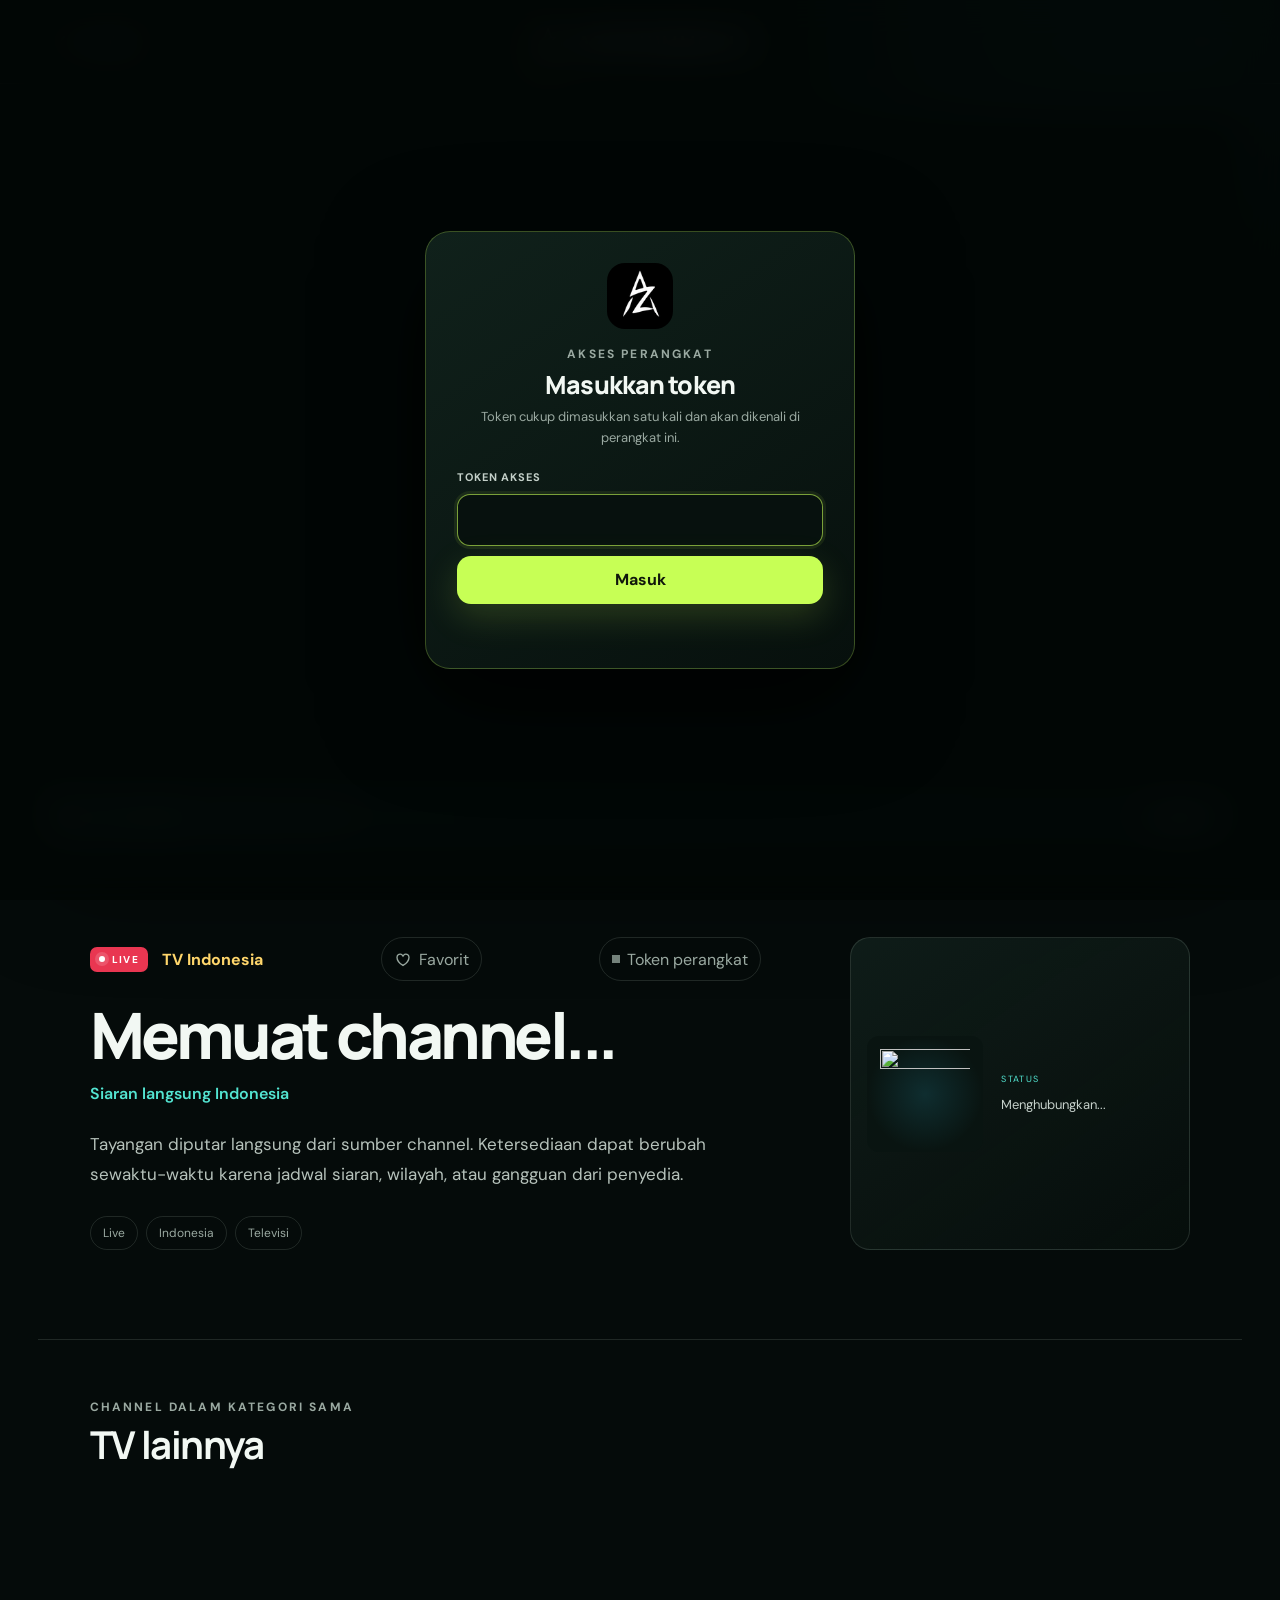
==== live.html @ 35a7a840 "dingarai" ====
<!doctype html>
<html lang="id">
<head>
  <meta charset="UTF-8">
  <meta name="viewport" content="width=device-width, initial-scale=1.0">
  <meta name="theme-color" content="#050b0a">
  <meta name="application-name" content="azuriummovie">
  <meta name="apple-mobile-web-app-capable" content="yes">
  <meta name="apple-mobile-web-app-status-bar-style" content="black-translucent">
  <meta name="referrer" content="no-referrer">
  <title>Live TV Indonesia — azuriummovie</title>
  <meta name="google-adsense-account" content="ca-pub-8957974802215246">
  <link rel="manifest" href="manifest.webmanifest">
  <link rel="icon" type="image/png" sizes="48x48" href="icons/launchericon-48x48.png">
  <link rel="apple-touch-icon" sizes="192x192" href="icons/launchericon-192x192.png">
  <script async src="https://pagead2.googlesyndication.com/pagead/js/adsbygoogle.js?client=ca-pub-8957974802215246" crossorigin="anonymous"></script>
  <link rel="stylesheet" href="styles.css?v=14">
</head>
<body class="watch-page live-page">
  <div class="ambient ambient-one"></div>
  <header class="site-header watch-header">
    <a class="back-link" href="index.html" aria-label="Kembali ke daftar channel">
      <svg viewBox="0 0 24 24" aria-hidden="true"><path d="m15 18-6-6 6-6"/></svg>
      <span>Kembali</span>
    </a>
    <a class="brand" href="index.html"><img class="brand-logo" src="icons/launchericon-48x48.png" alt="" width="38" height="38"><span>AZURIUMMOVIE</span></a>
    <span class="watching-label">LIVE TV</span>
  </header>

  <main class="watch-main">
    <section class="player-shell live-player-shell">
      <div class="player-frame" id="playerFrame">
        <video id="liveVideo" controls playsinline preload="auto"></video>
        <div id="livePlaceholder" class="player-placeholder">
          <span class="loader"></span>
          <p>Menyiapkan siaran langsung...</p>
        </div>
        <div id="liveError" class="player-error" hidden>
          <span>!</span>
          <h2>Siaran belum dapat diputar</h2>
          <p id="liveErrorText">Sumber channel sedang tidak tersedia.</p>
          <button id="retryLive" class="button button-primary" type="button">Hubungkan lagi</button>
        </div>
      </div>
      <div class="player-toolbar live-toolbar">
        <div>
          <span class="live-dot"></span>
          <span id="channelNow">LIVE TV INDONESIA</span>
          <small id="liveStatus" class="source-status" aria-live="polite">Mengambil informasi channel...</small>
        </div>
        <button id="downloadM3u" class="button button-outline live-download" type="button">Unduh M3U</button>
      </div>
    </section>

    <section class="detail-layout live-detail-layout">
      <article class="movie-detail">
        <div class="detail-topline">
          <span class="pill live-pill"><i></i> LIVE</span>
          <span id="channelGroup" class="rating">TV Indonesia</span>
          <button id="liveFavorite" class="watch-favorite" type="button" aria-label="Tambahkan channel ke favorit">
            <svg viewBox="0 0 24 24" aria-hidden="true"><path d="M12 20.5S4 16 4 9.6A4.1 4.1 0 0 1 11.1 6.8L12 8l.9-1.2A4.1 4.1 0 0 1 20 9.6c0 6.4-8 10.9-8 10.9Z"/></svg>
            <span>Favorit</span>
          </button>
          <button class="watch-favorite access-device" type="button" data-access-device><span class="access-dot"></span><span data-access-label>Token perangkat</span></button>
        </div>
        <h1 id="channelTitle">Memuat channel...</h1>
        <p id="channelMeta" class="detail-meta">Siaran langsung Indonesia</p>
        <p class="detail-description">Tayangan diputar langsung dari sumber channel. Ketersediaan dapat berubah sewaktu-waktu karena jadwal siaran, wilayah, atau gangguan dari penyedia.</p>
        <div class="genre-list"><span>Live</span><span>Indonesia</span><span id="channelGroupChip">Televisi</span></div>
      </article>
      <aside class="poster-panel live-logo-panel">
        <img id="channelLogo" alt="" src="">
        <div><small>STATUS</small><p id="channelAvailability">Menghubungkan...</p></div>
      </aside>
    </section>

    <section class="recommend-section" id="relatedSection">
      <div class="section-heading compact"><div><span class="eyebrow muted">Channel dalam kategori sama</span><h2>TV lainnya</h2></div></div>
      <div id="relatedChannels" class="card-grid compact-grid"></div>
    </section>
  </main>

  <script src="https://cdn.jsdelivr.net/npm/hls.js@1/dist/hls.min.js"></script>
  <script src="access.js?v=9"></script>
  <script src="storage.js?v=6"></script>
  <script src="live.js?v=1"></script>
  <script src="pwa.js?v=3"></script>
</body>
</html>
---- styles.css ----
@import url('https://fonts.googleapis.com/css2?family=DM+Sans:wght@400;500;600;700&family=Manrope:wght@500;600;700;800&display=swap');

:root {
  --ink: #f2f8f3;
  --muted: #9aa9a1;
  --bg: #050b0a;
  --panel: #0b1613;
  --panel-2: #101e1a;
  --line: rgba(224, 255, 236, .12);
  --lime: #c7ff55;
  --coral: #ff6b4a;
  --cyan: #53e4d1;
  --radius: 24px;
  --font-display: "Manrope", sans-serif;
  --font-body: "DM Sans", sans-serif;
}

* { box-sizing: border-box; }
html { scroll-behavior: auto; }
body {
  margin: 0;
  min-height: 100vh;
  color: var(--ink);
  background: var(--bg);
  font-family: var(--font-body);
  overflow-x: hidden;
}
button, input, select { font: inherit; }
button, a { -webkit-tap-highlight-color: transparent; }
a { color: inherit; text-decoration: none; }
button { color: inherit; }

.ambient { position: fixed; border-radius: 50%; filter: blur(100px); opacity: .12; pointer-events: none; z-index: -1; }
.ambient-one { width: 520px; height: 520px; background: var(--cyan); top: -260px; right: -100px; }
.ambient-two { width: 440px; height: 440px; background: var(--coral); bottom: 5%; left: -300px; }

.site-header {
  height: 84px;
  padding: 0 clamp(20px, 4vw, 72px);
  display: grid;
  grid-template-columns: 1fr auto 1fr;
  align-items: center;
  gap: 36px;
  position: relative;
  z-index: 20;
}
.brand { display: inline-flex; align-items: center; gap: 11px; width: max-content; font: 800 18px/1 var(--font-display); letter-spacing: .16em; }
.brand-logo { width: 38px; height: 38px; display: block; object-fit: contain; border-radius: 9px; filter: drop-shadow(0 7px 12px rgba(183, 255, 66, .18)); }

.main-nav { display: flex; align-items: center; gap: 8px; padding: 5px; background: rgba(11, 22, 19, .72); border: 1px solid var(--line); border-radius: 999px; backdrop-filter: blur(16px); }
.nav-link { display: inline-flex; align-items: center; gap: 7px; border: 0; background: transparent; padding: 9px 14px; color: var(--muted); border-radius: 999px; cursor: pointer; transition: .2s ease; }
.nav-icon { width: 21px; height: 21px; display: inline-grid; place-items: center; flex: 0 0 21px; }
.nav-icon svg { width: 21px; height: 21px; overflow: visible; fill: none; stroke: currentColor; stroke-width: 1.7; stroke-linecap: round; stroke-linejoin: round; }
.nav-icon .icon-fill { stroke: currentColor; fill: color-mix(in srgb, currentColor 24%, transparent); }
.nav-icon .icon-accent { stroke: none; fill: currentColor; }
.film-icon { color: #ff795c; }
.serial-icon { color: #55dff2; }
.anime-icon { color: #b98cff; }
.donghua-icon { color: #ff6387; }
.kids-icon { color: #ffd35c; }
.iptv-icon { color: #38d8ff; }
.nav-link:hover { color: var(--ink); }
.nav-link.active { color: #0b120d; background: var(--lime); font-weight: 700; }
.nav-link.active .nav-icon { color: #0b120d; }
.nav-link.active .film-icon { color: #b63c29; }
.nav-link.active .serial-icon { color: #087b8b; }
.nav-link.active .anime-icon { color: #6742a4; }
.nav-link.active .donghua-icon { color: #a51d43; }
.nav-link.active .kids-icon { color: #8a6100; }
.nav-link.active .iptv-icon { color: #087b9b; }

.search { justify-self: end; width: min(280px, 100%); height: 44px; position: relative; display: flex; align-items: center; gap: 10px; padding: 0 14px; border-radius: 999px; border: 1px solid var(--line); background: rgba(11, 22, 19, .78); backdrop-filter: blur(16px); }
.search:focus-within { border-color: rgba(199,255,85,.6); box-shadow: 0 0 0 3px rgba(199,255,85,.08); }
.search-toggle { width: 20px; height: 34px; flex: 0 0 20px; display: grid; place-items: center; padding: 0; border: 0; color: var(--muted); background: transparent; cursor: pointer; }
.search-toggle svg { width: 18px; fill: none; stroke: currentColor; stroke-width: 2; }
.search input { width: 100%; border: 0; outline: 0; color: var(--ink); background: transparent; font-size: 14px; }
.search input::placeholder { color: #75847c; }
.clear-search { border: 0; background: none; font-size: 20px; color: var(--muted); cursor: pointer; opacity: 0; pointer-events: none; }
.search.has-value .clear-search { opacity: 1; pointer-events: auto; }
.search-suggestions { width: min(360px, calc(100vw - 30px)); max-height: 360px; position: absolute; top: calc(100% + 10px); right: 0; z-index: 120; padding: 7px; overflow-y: auto; border: 1px solid var(--line); border-radius: 16px; background: rgba(8,17,14,.98); box-shadow: 0 24px 60px rgba(0,0,0,.5); }
.search-suggestions[hidden] { display: none; }
.suggestion-item { width: 100%; min-height: 44px; display: flex; align-items: center; gap: 11px; padding: 8px 11px; border: 0; border-radius: 11px; color: #dbe7df; background: transparent; text-align: left; cursor: pointer; }
.suggestion-item:hover, .suggestion-item:focus-visible { color: var(--ink); background: rgba(199,255,85,.1); outline: none; }
.suggestion-item svg { width: 17px; flex: 0 0 17px; fill: none; stroke: var(--lime); stroke-width: 2; }
.suggestion-item span { overflow: hidden; text-overflow: ellipsis; white-space: nowrap; }

main { position: relative; z-index: 1; }
.hero {
  width: calc(100% - clamp(24px, 5vw, 96px));
  min-height: min(690px, calc(100vh - 104px));
  margin: 4px auto 0;
  position: relative;
  display: flex;
  align-items: flex-end;
  overflow: hidden;
  border-radius: 34px;
  border: 1px solid rgba(255,255,255,.1);
  background: #11211c;
  isolation: isolate;
  touch-action: pan-y;
  cursor: grab;
}
.hero.hero-dragging { cursor: grabbing; }
.hero:focus-visible { outline: 2px solid var(--lime); outline-offset: 3px; }
.hero::before { content: ""; position: absolute; inset: 0; z-index: -1; background: linear-gradient(120deg, rgba(5,11,10,.96) 8%, rgba(5,11,10,.55) 48%, transparent 75%); }
.hero-art { width: 64%; height: 100%; position: absolute; top: 0; right: 0; bottom: auto; left: 36%; z-index: -2; object-fit: cover; object-position: center 22%; transform: translateZ(0) scale(1.03); opacity: 1; transition: opacity .28s ease; backface-visibility: hidden; }
.hero.hero-changing .hero-art, .hero.hero-changing .hero-content { opacity: 0; }
.hero.hero-loading .hero-art { opacity: 0; }
.hero.hero-loading::after { content: ""; position: absolute; inset: 0; z-index: -1; background: linear-gradient(105deg, transparent 25%, rgba(255,255,255,.035) 42%, transparent 60%); transform: translateX(-100%); animation: hero-skeleton 1.8s ease-in-out infinite; pointer-events: none; }
@keyframes hero-breathe { 0%, 100% { transform: translateZ(0) scale(1.03); } 50% { transform: translateZ(0) scale(1.075); } }
@keyframes hero-skeleton { to { transform: translateX(100%); } }
.hero-shade { position: absolute; inset: 0; z-index: -1; background: linear-gradient(0deg, rgba(5,11,10,.9), transparent 52%), linear-gradient(90deg, rgba(5,11,10,.82), transparent 60%); }
.hero-content { width: min(660px, 70%); padding: clamp(34px, 7vw, 88px); padding-right: 20px; opacity: 1; transition: opacity .28s ease; }
.eyebrow { color: var(--lime); font-size: 12px; font-weight: 700; letter-spacing: .18em; text-transform: uppercase; }
.eyebrow i { width: 7px; height: 7px; display: inline-block; margin-right: 8px; border-radius: 50%; background: var(--coral); box-shadow: 0 0 0 5px rgba(255,107,74,.14); }
.eyebrow.muted { color: var(--muted); }
.hero h1 { min-height: 1.94em; max-width: 760px; margin: 17px 0 14px; font: 800 clamp(42px, 6.3vw, 92px)/.97 var(--font-display); letter-spacing: -.055em; text-wrap: balance; }
.hero-meta { min-height: 1.3em; margin: 0 0 17px; color: var(--cyan); font-weight: 600; }
.hero-desc { min-height: 4.95em; max-width: 580px; margin: 0; color: #c3cec8; font-size: clamp(15px, 1.4vw, 18px); line-height: 1.65; display: -webkit-box; -webkit-line-clamp: 3; -webkit-box-orient: vertical; overflow: hidden; }
.hero-actions { display: flex; flex-wrap: wrap; gap: 12px; margin-top: 30px; }
.button { min-height: 48px; display: inline-flex; align-items: center; justify-content: center; gap: 10px; padding: 0 20px; border: 1px solid transparent; border-radius: 14px; cursor: pointer; font-weight: 700; transition: transform .2s ease, background .2s ease, border-color .2s ease; }
.button:hover { transform: translateY(-2px); }
.button svg { width: 19px; fill: currentColor; }
.button-primary { color: #10170b; background: var(--lime); box-shadow: 0 12px 35px rgba(199,255,85,.17); }
.button-glass { color: var(--ink); background: rgba(255,255,255,.1); border-color: rgba(255,255,255,.18); backdrop-filter: blur(12px); }
.button-outline { background: transparent; border-color: var(--line); color: var(--ink); }
.button.disabled { opacity: .5; pointer-events: none; }
.hero-index { position: absolute; right: 28px; bottom: 34px; display: flex; align-items: center; gap: 9px; transform: rotate(90deg) translateX(100%); transform-origin: right bottom; color: rgba(255,255,255,.55); font: 600 10px/1 var(--font-display); letter-spacing: .16em; }
.hero-index span { color: var(--lime); font-size: 16px; }
.hero-index i { width: 52px; height: 1px; background: rgba(255,255,255,.25); }

.catalog-shell { padding: clamp(64px, 8vw, 110px) clamp(20px, 5vw, 96px) 80px; }
.section-heading { display: flex; align-items: flex-end; justify-content: space-between; gap: 20px; margin-bottom: 28px; }
.section-heading h2 { margin: 8px 0 0; font: 700 clamp(28px, 3.4vw, 46px)/1.1 var(--font-display); letter-spacing: -.04em; }
.result-count { color: var(--muted); font-size: 14px; }
.catalog-tabs { width: max-content; display: flex; gap: 5px; margin: -8px 0 30px; padding: 5px; border: 1px solid var(--line); border-radius: 15px; background: rgba(11,22,19,.78); }
.catalog-tabs[hidden] { display: none; }
.catalog-tab { min-height: 40px; padding: 0 18px; border: 0; border-radius: 11px; color: var(--muted); background: transparent; font-weight: 700; cursor: pointer; transition: .2s ease; }
.catalog-tab:hover { color: var(--ink); }
.catalog-tab.active { color: #0b120d; background: var(--lime); box-shadow: 0 8px 20px rgba(199,255,85,.14); }
.iptv-tabs { display: flex; gap: 8px; margin: -8px 0 26px; padding: 2px 0 8px; overflow-x: auto; scrollbar-width: none; scroll-snap-type: inline proximity; }
.iptv-tabs::-webkit-scrollbar { display: none; }
.iptv-tabs[hidden] { display: none; }
.iptv-tab { min-height: 40px; flex: 0 0 auto; padding: 0 15px; border: 1px solid var(--line); border-radius: 999px; color: var(--muted); background: rgba(11,22,19,.76); font-size: 12px; font-weight: 700; cursor: pointer; scroll-snap-align: start; }
.iptv-tab.active { color: #07100d; border-color: var(--cyan); background: var(--cyan); }
.library-toolbar { display: flex; gap: 8px; margin: -14px 0 30px; overflow-x: auto; scrollbar-width: none; }
.library-toolbar::-webkit-scrollbar { display: none; }
.library-tab { min-height: 42px; display: flex; align-items: center; gap: 8px; padding: 0 15px; flex: 0 0 auto; border: 1px solid var(--line); border-radius: 999px; color: var(--muted); background: rgba(11,22,19,.62); font-size: 13px; font-weight: 700; cursor: pointer; }
.library-tab:hover, .library-tab.active { color: var(--ink); border-color: rgba(83,228,209,.38); background: rgba(83,228,209,.1); }
.library-tab span { min-width: 20px; height: 20px; display: grid; place-items: center; padding: 0 5px; border-radius: 999px; color: #07110e; background: var(--cyan); font-size: 10px; }
.access-device .access-dot { min-width: 8px; width: 8px; height: 8px; padding: 0; background: #74827b; }
.access-device.is-valid .access-dot { background: var(--lime); box-shadow: 0 0 0 4px rgba(199,255,85,.1); }
.access-device [data-access-label] { min-width: 0; height: auto; display: inline; padding: 0; color: inherit; background: transparent; font-size: inherit; }
.library-panel { margin: -10px 0 38px; padding: 24px; border: 1px solid var(--line); border-radius: 22px; background: linear-gradient(145deg, rgba(16,30,26,.94), rgba(8,17,14,.94)); }
.library-panel[hidden] { display: none; }
.library-panel-head { display: flex; align-items: center; justify-content: space-between; gap: 16px; margin-bottom: 20px; }
.library-panel-head h3 { margin: 6px 0 0; font: 700 25px/1.1 var(--font-display); }
.library-panel-actions { display: flex; align-items: center; gap: 8px; }
.text-button, .icon-button { min-height: 42px; border: 1px solid var(--line); color: var(--muted); background: transparent; cursor: pointer; }
.text-button { padding: 0 13px; border-radius: 11px; }
.icon-button { width: 42px; display: grid; place-items: center; padding: 0; border-radius: 50%; font-size: 22px; }
.text-button:hover, .icon-button:hover { color: var(--ink); border-color: rgba(199,255,85,.4); }
.library-empty { margin: 0; padding: 32px 12px; color: var(--muted); text-align: center; }
.library-grid { grid-template-columns: repeat(6, minmax(0,1fr)); }
.library-grid[hidden] { display: none; }
.catalog { display: grid; gap: 58px; }
.collection-head { display: flex; align-items: center; gap: 14px; margin-bottom: 18px; }
.collection-head h3 { margin: 0; font: 700 clamp(20px, 2vw, 28px)/1.2 var(--font-display); letter-spacing: -.03em; }
.collection-head span { height: 1px; flex: 1; background: linear-gradient(90deg, var(--line), transparent); }
.card-grid { display: grid; grid-template-columns: repeat(6, minmax(0, 1fr)); gap: clamp(12px, 1.6vw, 24px); }
.movie-card { min-width: 0; position: relative; cursor: pointer; }
.card-link { display: block; }
.poster-wrap { position: relative; aspect-ratio: 2 / 3; overflow: hidden; border-radius: 18px; background: var(--panel-2); border: 1px solid rgba(255,255,255,.08); transition: transform .3s cubic-bezier(.2,.8,.2,1), box-shadow .3s ease, border-color .3s ease; }
.poster-wrap::after { content: ""; position: absolute; inset: auto 0 0; height: 45%; background: linear-gradient(transparent, rgba(4,10,8,.9)); opacity: 0; transition: opacity .25s ease; }
.poster-wrap img { width: 100%; height: 100%; display: block; object-fit: cover; transition: transform .5s cubic-bezier(.2,.8,.2,1), opacity .3s; }
.movie-card:hover .poster-wrap { transform: translateY(-8px) rotate(-.5deg); border-color: rgba(199,255,85,.45); box-shadow: 0 24px 50px rgba(0,0,0,.38); }
.movie-card:hover .poster-wrap img { transform: scale(1.045); }
.movie-card:hover .poster-wrap::after { opacity: 1; }
.play-chip { position: absolute; right: 12px; bottom: 12px; z-index: 2; width: 42px; height: 42px; display: grid; place-items: center; border-radius: 50%; color: #0a110d; background: var(--lime); opacity: 0; transform: translateY(8px); transition: .25s ease; }
.play-chip svg { width: 18px; fill: currentColor; margin-left: 2px; }
.movie-card:hover .play-chip { opacity: 1; transform: translateY(0); }
.favorite-chip { width: 38px; height: 38px; position: absolute; top: 8px; right: 8px; z-index: 4; display: grid; place-items: center; padding: 0; border: 1px solid rgba(255,255,255,.14); border-radius: 50%; color: #f3f7f4; background: rgba(5,11,10,.72); backdrop-filter: blur(8px); cursor: pointer; }
.favorite-chip svg { width: 19px; fill: transparent; stroke: currentColor; stroke-width: 1.8; }
.favorite-chip.active { color: #0b120d; border-color: var(--lime); background: var(--lime); }
.favorite-chip.active svg { fill: currentColor; }
.watch-progress { height: 4px; position: absolute; right: 0; bottom: 0; left: 0; z-index: 5; background: rgba(255,255,255,.18); }
.watch-progress i { height: 100%; display: block; border-radius: 0 999px 999px 0; background: var(--lime); }
.card-rating { position: absolute; top: 10px; left: 10px; z-index: 2; padding: 5px 8px; border-radius: 8px; background: rgba(5,11,10,.72); backdrop-filter: blur(8px); font-size: 11px; font-weight: 700; }
.card-rating b { color: var(--lime); }
.live-card .poster-wrap { aspect-ratio: 1; display: grid; place-items: center; padding: 19%; background: radial-gradient(circle at 50% 35%, rgba(56,216,255,.15), transparent 55%), #0b1714; }
.live-card .poster-wrap img { object-fit: contain; filter: drop-shadow(0 10px 16px rgba(0,0,0,.35)); }
.live-card .card-rating { color: #eaffff; border: 1px solid rgba(56,216,255,.3); background: rgba(3,20,22,.82); }
.live-pulse { width: 7px; height: 7px; display: inline-block; border-radius: 50%; background: #ff4b62; box-shadow: 0 0 0 4px rgba(255,75,98,.16); }
.hero.hero-live { background: radial-gradient(circle at 76% 42%, rgba(56,216,255,.18), transparent 28%), #081410; }
.hero.hero-live .hero-art { object-fit: contain; padding: clamp(60px,9vw,140px); filter: drop-shadow(0 30px 40px rgba(0,0,0,.45)); }
.card-copy { padding: 13px 3px 0; }
.card-copy h4 { margin: 0 0 7px; overflow: hidden; color: #e9f0eb; font: 600 15px/1.3 var(--font-display); text-overflow: ellipsis; white-space: nowrap; }
.card-copy p { margin: 0; color: var(--muted); font-size: 12px; overflow: hidden; text-overflow: ellipsis; white-space: nowrap; }

.status { min-height: 260px; display: flex; flex-direction: column; align-items: center; justify-content: center; color: var(--muted); text-align: center; }
.status[hidden] { display: none; }
.loader { width: 34px; height: 34px; display: inline-block; border: 3px solid rgba(255,255,255,.12); border-top-color: var(--lime); border-radius: 50%; animation: spin .8s linear infinite; }
@keyframes spin { to { transform: rotate(360deg); } }
.load-more-wrap { display: grid; place-items: center; margin-top: 52px; }
footer { min-height: 180px; margin: 0 clamp(20px,5vw,96px); padding: 44px 0; display: flex; align-items: center; justify-content: space-between; border-top: 1px solid var(--line); color: var(--muted); }
.brand-small { color: var(--ink); transform: scale(.85); transform-origin: left; }
.footer-copy { display: grid; justify-items: end; gap: 7px; text-align: right; }
.footer-copy p { margin: 0; }
.footer-copy a { color: var(--lime); text-decoration: underline; text-decoration-color: rgba(199,255,85,.35); text-underline-offset: 4px; }
.footer-copy a:hover { text-decoration-color: currentColor; }

/* Validasi token perangkat */
.access-gate { position: fixed; inset: 0; z-index: 1000; display: flex; align-items: center; justify-content: center; padding: 18px; background: rgba(2,6,5,.88); backdrop-filter: blur(18px); }
.access-gate[hidden] { display: none; }
.access-locked body { overflow: hidden; }
.access-card { width: 430px; max-width: 100%; max-height: calc(100dvh - 36px); min-width: 0; position: relative; display: grid; justify-items: center; padding: 31px; overflow-x: hidden; overflow-y: auto; border: 1px solid rgba(199,255,85,.25); border-radius: 25px; background: linear-gradient(145deg, #10211b, #07100d); box-shadow: 0 30px 100px rgba(0,0,0,.7); text-align: center; }
.access-card > * { min-width: 0; max-width: 100%; }
.access-card > img { width: 66px; height: 66px; margin-bottom: 17px; border-radius: 18px; }
.access-card h2 { margin: 9px 0 8px; overflow-wrap: anywhere; font: 800 25px/1.13 var(--font-display); letter-spacing: -.035em; }
.access-copy { max-width: 330px; margin: 0 0 22px; color: var(--muted); font-size: 13px; line-height: 1.55; }
.access-form { width: 100%; display: grid; gap: 10px; text-align: left; }
.access-form[hidden] { display: none; }
.access-form label { color: #c4d0c9; font-size: 11px; font-weight: 700; letter-spacing: .08em; text-transform: uppercase; }
.access-form input { width: 100%; min-width: 0; min-height: 52px; padding: 0 14px; border: 1px solid var(--line); border-radius: 13px; outline: none; color: var(--ink); background: #07110e; font: 700 14px/1 var(--font-display); letter-spacing: .04em; text-transform: uppercase; }
.access-form input::placeholder { font-size: 11px; text-transform: uppercase; }
.access-form input:focus { border-color: rgba(199,255,85,.6); box-shadow: 0 0 0 3px rgba(199,255,85,.08); }
.access-form .button { width: 100%; }
.access-message { min-height: 20px; margin: 13px 0 0; color: var(--muted); font-size: 12px; line-height: 1.45; }
.access-message[data-tone="error"] { color: #ff8f78; }
.access-message[data-tone="ok"] { color: var(--lime); }
.access-detail { width: 100%; display: grid; gap: 7px; margin-top: 7px; padding: 15px; border: 1px solid var(--line); border-radius: 14px; background: rgba(0,0,0,.18); }
.access-detail[hidden] { display: none; }
.access-detail span, .access-detail small { color: var(--muted); font-size: 11px; }
.access-detail strong { color: var(--lime); font: 700 17px/1.2 var(--font-display); }
.access-detail code { overflow-wrap: anywhere; color: var(--ink); font-size: 12px; }
.access-change { margin-top: 13px; border-radius: 11px; }
.access-change[hidden] { display: none; }
.access-close { width: 40px; height: 40px; position: absolute; top: 10px; right: 10px; display: grid; place-items: center; padding: 0; border: 0; border-radius: 50%; color: var(--muted); background: transparent; font-size: 24px; cursor: pointer; }
.access-close[hidden] { display: none; }

/* Watch page */
.watch-header { border-bottom: 1px solid var(--line); }
.watch-header .brand { justify-self: center; }
.back-link { display: flex; align-items: center; gap: 8px; color: var(--muted); width: max-content; }
.back-link:hover { color: var(--ink); }
.back-link svg { width: 22px; fill: none; stroke: currentColor; stroke-width: 2; }
.watching-label { justify-self: end; color: var(--muted); font-size: 10px; letter-spacing: .18em; }

/* Halaman kebijakan privasi */
.privacy-header { grid-template-columns: 1fr auto; border-bottom: 1px solid var(--line); }
.privacy-back { min-height: 42px; display: inline-flex; align-items: center; padding: 0 15px; border: 1px solid var(--line); border-radius: 12px; color: var(--muted); font-size: 13px; }
.privacy-back:hover { color: var(--ink); border-color: rgba(199,255,85,.4); }
.privacy-main { width: min(920px, calc(100% - 40px)); margin: 52px auto 90px; }
.privacy-intro { padding: clamp(28px, 6vw, 58px); border: 1px solid var(--line); border-radius: 30px; background: linear-gradient(145deg, rgba(16,33,27,.95), rgba(7,16,13,.95)); box-shadow: 0 28px 80px rgba(0,0,0,.28); }
.privacy-intro h1 { margin: 15px 0 12px; font: 800 clamp(38px, 7vw, 70px)/1 var(--font-display); letter-spacing: -.05em; }
.privacy-intro p { max-width: 670px; margin: 0 0 16px; color: #c3cec8; line-height: 1.65; }
.privacy-intro small { color: var(--muted); }
.privacy-content { display: grid; gap: 14px; margin-top: 22px; }
.privacy-content section { padding: clamp(22px, 4vw, 34px); border: 1px solid var(--line); border-radius: 22px; background: rgba(11,22,19,.72); }
.privacy-content h2 { margin: 0 0 13px; font: 700 clamp(19px, 3vw, 24px)/1.25 var(--font-display); }
.privacy-content p, .privacy-content li { color: #bdc9c2; font-size: 15px; line-height: 1.75; }
.privacy-content p { margin: 0; }
.privacy-content p + p { margin-top: 13px; }
.privacy-content ul { margin: 0; padding-left: 21px; }
.privacy-content li + li { margin-top: 10px; }
.privacy-content a { color: var(--lime); text-decoration: underline; text-underline-offset: 4px; }
.privacy-contact { border-color: rgba(199,255,85,.25) !important; }
.privacy-contact > a { display: inline-flex; margin-top: 15px; font-weight: 700; }
.watch-main { width: min(1500px, calc(100% - clamp(24px, 6vw, 100px))); margin: 28px auto 90px; }
.player-shell { border-radius: 28px; overflow: hidden; border: 1px solid var(--line); background: #020504; box-shadow: 0 40px 100px rgba(0,0,0,.4); }
.player-frame { position: relative; aspect-ratio: 16/9; display: grid; place-items: center; background: radial-gradient(circle at 50% 50%, #15251f, #020504 65%); }
.player-frame video { width: 100%; height: 100%; display: block; background: #000; }
.player-placeholder, .player-error { position: absolute; inset: 0; display: flex; flex-direction: column; align-items: center; justify-content: center; gap: 13px; background: #050b0a; color: var(--muted); text-align: center; }
.player-placeholder[hidden], .player-error[hidden] { display: none; }
.player-error span { width: 54px; height: 54px; display: grid; place-items: center; border: 1px solid rgba(255,107,74,.4); border-radius: 50%; color: var(--coral); font: 700 25px var(--font-display); }
.player-error h2 { margin: 4px 0 0; color: var(--ink); }
.player-error p { margin: 0 20px 12px; }
.player-toolbar { min-height: 58px; padding: 0 20px; display: flex; align-items: center; justify-content: space-between; background: var(--panel); color: var(--muted); font-size: 13px; }
.player-toolbar > div { min-width: 0; display: flex; align-items: center; }
.live-dot { width: 7px; height: 7px; display: inline-block; margin-right: 8px; border-radius: 50%; background: var(--coral); box-shadow: 0 0 0 5px rgba(255,107,74,.12); }
.source-status { margin-left: 14px; overflow: hidden; color: #82948a; font-size: 10px; text-overflow: ellipsis; white-space: nowrap; }
.source-status[data-tone="ok"] { color: var(--cyan); }
.source-status[data-tone="warn"] { color: #eacb72; }
.source-status[data-tone="error"] { color: var(--coral); }
.quality-control, .season-control { display: flex; align-items: center; gap: 10px; color: var(--muted); font-size: 13px; }
select { color: var(--ink); border: 1px solid var(--line); border-radius: 9px; outline: none; background: var(--panel-2); padding: 7px 30px 7px 10px; }
.episode-actions { min-height: 54px; display: flex; align-items: center; justify-content: center; gap: 8px; padding: 7px 16px; border-top: 1px solid var(--line); background: #08110e; }
.episode-actions[hidden] { display: none; }
.episode-actions button { min-height: 44px; padding: 0 14px; border: 1px solid var(--line); border-radius: 11px; color: var(--muted); background: var(--panel); cursor: pointer; }
.episode-actions button:hover:not(:disabled), .episode-actions button[aria-pressed="true"] { color: var(--ink); border-color: rgba(199,255,85,.35); background: rgba(199,255,85,.09); }
.episode-actions button:disabled { opacity: .35; cursor: not-allowed; }
.detail-layout { display: grid; grid-template-columns: minmax(0, 1fr) 340px; gap: clamp(38px, 7vw, 110px); padding: clamp(54px, 7vw, 95px) clamp(4px, 4vw, 60px); }
.detail-topline { display: flex; align-items: center; flex-wrap: wrap; gap: 14px; }
.pill { padding: 6px 9px; border-radius: 7px; color: #10170b; background: var(--lime); font-size: 10px; font-weight: 800; letter-spacing: .14em; }
.rating { color: #ffd66b; font-weight: 700; }
.watch-favorite { min-height: 44px; display: flex; align-items: center; gap: 7px; margin-left: auto; padding: 0 12px; border: 1px solid var(--line); border-radius: 999px; color: var(--muted); background: transparent; cursor: pointer; }
.watch-favorite svg { width: 18px; fill: transparent; stroke: currentColor; stroke-width: 1.8; }
.watch-favorite.active { color: #0c130e; border-color: var(--lime); background: var(--lime); }
.watch-favorite.active svg { fill: currentColor; }
.movie-detail h1 { max-width: 850px; margin: 22px 0 13px; font: 800 clamp(40px, 5vw, 76px)/1 var(--font-display); letter-spacing: -.055em; text-wrap: balance; }
.detail-meta { color: var(--cyan); font-weight: 600; }
.detail-description { max-width: 760px; margin: 26px 0; color: #b6c2bb; font-size: 17px; line-height: 1.75; }
.description-actions { min-height: 32px; display: flex; align-items: center; flex-wrap: wrap; gap: 8px; margin-top: -14px; }
.description-actions button { min-height: 34px; padding: 0 10px; border: 1px solid var(--line); border-radius: 9px; color: var(--cyan); background: rgba(83,228,209,.06); font-size: 11px; font-weight: 700; cursor: pointer; }
.description-actions button:disabled { opacity: .55; cursor: wait; }
.description-actions span { color: var(--muted); font-size: 10px; }
.genre-list { display: flex; flex-wrap: wrap; gap: 8px; }
.genre-list span { padding: 8px 12px; border: 1px solid var(--line); border-radius: 999px; color: var(--muted); font-size: 12px; }
.poster-panel { display: grid; grid-template-columns: 116px 1fr; align-items: end; gap: 18px; padding: 16px; border: 1px solid var(--line); border-radius: 20px; background: linear-gradient(145deg, rgba(16,30,26,.9), rgba(8,16,13,.6)); }
.poster-panel img { width: 116px; aspect-ratio: 2/3; object-fit: cover; border-radius: 12px; background: var(--panel-2); }
.poster-panel small { color: var(--lime); font-size: 9px; letter-spacing: .15em; }
.poster-panel p { margin: 8px 0 5px; color: #c5d0ca; font-size: 13px; line-height: 1.6; }
.episode-section, .recommend-section { padding: 55px clamp(4px, 4vw, 60px); border-top: 1px solid var(--line); }
.section-heading.compact h2 { font-size: clamp(28px,3vw,40px); }
.episode-list { display: grid; grid-template-columns: repeat(8, 1fr); gap: 10px; }
.episode-button { min-height: 54px; border: 1px solid var(--line); border-radius: 12px; background: var(--panel); cursor: pointer; transition: .2s; }
.episode-button:hover, .episode-button.active { color: #0c130e; border-color: var(--lime); background: var(--lime); }
.compact-grid { grid-template-columns: repeat(6, minmax(0,1fr)); }
.live-player-shell { border-color: rgba(56,216,255,.22); }
.live-toolbar { background: linear-gradient(90deg, rgba(8,28,25,.98), rgba(7,19,17,.98)); }
.live-download { min-height: 38px; flex: 0 0 auto; padding: 0 13px; border-radius: 11px; font-size: 10px; }
.live-pill { display: inline-flex; align-items: center; gap: 7px; color: #fff; background: #e93651; }
.live-pill i { width: 6px; height: 6px; border-radius: 50%; background: #fff; box-shadow: 0 0 0 4px rgba(255,255,255,.15); }
.live-logo-panel { align-items: center; }
.live-logo-panel img { aspect-ratio: 1; padding: 13px; object-fit: contain; background: radial-gradient(circle, rgba(56,216,255,.13), transparent 70%), #091411; }
.live-logo-panel small { color: var(--cyan); }
.live-page .player-frame { background: radial-gradient(circle at 50% 48%, #102922, #010403 68%); }
.live-page .recommend-section[hidden] { display: none; }

@media (max-width: 1100px) {
  .site-header { grid-template-columns: auto 1fr; }
  .main-nav { grid-row: 2; grid-column: 1 / -1; justify-self: center; }
  .site-header { height: auto; padding-top: 18px; padding-bottom: 14px; }
  .search { justify-self: end; }
  .hero { margin-top: 8px; min-height: 620px; }
  .card-grid, .compact-grid { grid-template-columns: repeat(4, minmax(0,1fr)); }
  .detail-layout { grid-template-columns: 1fr; }
  .poster-panel { max-width: 460px; }
  .episode-list { grid-template-columns: repeat(6, 1fr); }
  .watch-header { grid-template-columns: 1fr auto 1fr; }
}

@media (prefers-reduced-motion: no-preference) {
  .hero:not(.hero-loading):not(.hero-paused) .hero-art { animation: hero-breathe 16s ease-in-out infinite; will-change: transform; }
}

@media (max-width: 700px) {
  body:not(.watch-page) { padding-bottom: calc(84px + env(safe-area-inset-bottom)); }
  body { overscroll-behavior-x: none; }
  .ambient { display: none; }
  .site-header {
    min-height: 62px;
    height: 62px;
    padding: 0 15px;
    grid-template-columns: auto 1fr;
    gap: 12px;
    position: sticky;
    top: 0;
    z-index: 80;
    background: rgba(5, 11, 10, .96);
    border-bottom: 1px solid rgba(255,255,255,.06);
    backdrop-filter: none;
  }
  .brand { font-size: 12px; letter-spacing: .09em; }
  .brand-logo { width: 31px; height: 31px; }
  .search { width: 44px; height: 40px; gap: 7px; padding: 0 11px; overflow: hidden; transition: width .25s ease, border-color .2s ease; }
  .search:focus-within, .search.is-open { overflow: visible; }
  .search-toggle { flex-basis: 20px; color: #dbe8df; }
  .search:focus-within, .search.has-value, .search.is-open { width: min(255px, 68vw); }
  .search input { min-width: 0; font-size: 13px; opacity: 0; pointer-events: none; transition: opacity .18s ease; }
  .search:focus-within input, .search.has-value input, .search.is-open input { opacity: 1; pointer-events: auto; }
  .site-header:has(.search:focus-within) > .brand > span:last-child,
  .site-header:has(.search.is-open) > .brand > span:last-child { display: none; }
  .main-nav {
    width: calc(100vw - 20px);
    height: 66px;
    grid-row: auto;
    grid-column: auto;
    position: fixed;
    left: 10px;
    right: auto;
    bottom: calc(10px + env(safe-area-inset-bottom));
    z-index: 100;
    justify-content: stretch;
    justify-self: stretch;
    gap: 2px;
    padding: 5px;
    overflow: visible;
    border-radius: 21px;
    background: rgba(11, 22, 19, .94);
    border-color: rgba(255,255,255,.13);
    box-shadow: 0 18px 50px rgba(0,0,0,.55);
  }
  .nav-link {
    min-width: 0;
    height: 54px;
    flex: 1;
    display: flex;
    flex-direction: column;
    align-items: center;
    justify-content: center;
    gap: 3px;
    padding: 5px 4px;
    border-radius: 16px;
    font-size: 8px;
    white-space: nowrap;
  }
  .nav-icon { width: 21px; height: 21px; display: grid; flex-basis: 21px; }
  .nav-icon svg { width: 21px; height: 21px; }
  .nav-link.active { color: var(--lime); background: rgba(199,255,85,.11); box-shadow: inset 0 0 0 1px rgba(199,255,85,.16); }

  .hero {
    width: calc(100% - 20px);
    min-height: 390px;
    height: 48vh;
    max-height: 460px;
    margin-top: 8px;
    border-radius: 24px;
    align-items: flex-end;
  }
  .hero-art { width: 100%; top: 0; right: 0; bottom: auto; left: 0; object-position: center 18%; transform: none; transition-duration: .2s; }
  .hero.hero-live .hero-art { padding: 58px 72px 135px; object-position: center 28%; }
  .hero::before { background: linear-gradient(0deg, rgba(5,11,10,.99) 5%, rgba(5,11,10,.7) 44%, rgba(5,11,10,.04) 79%); }
  .hero-shade { background: linear-gradient(90deg, rgba(5,11,10,.26), transparent 70%); }
  .hero-content { width: 100%; padding: 24px 20px 25px; }
  .hero .eyebrow { font-size: 9px; }
  .hero h1 { min-height: 2em; max-width: 92%; margin: 10px 0 8px; font-size: clamp(29px, 9vw, 38px); line-height: 1; }
  .hero-meta { margin-bottom: 0; font-size: 11px; }
  .hero-desc { min-height: 0; display: none; }
  .hero-actions { margin-top: 16px; gap: 8px; }
  .hero-actions .button { min-height: 40px; padding: 0 14px; border-radius: 12px; font-size: 12px; }
  .hero-actions .button svg { width: 16px; }
  .hero-index { display: none; }

  .catalog-shell { padding: 38px 0 28px; }
  .catalog-shell > .section-heading { padding: 0 16px; margin-bottom: 25px; }
  .section-heading h2 { margin-top: 5px; font-size: 25px; }
  .result-count { display: none; }
  .catalog-tabs { width: calc(100% - 32px); display: grid; grid-template-columns: 1fr 1fr; margin: -8px 16px 24px; padding: 4px; border-radius: 14px; }
  .catalog-tabs[hidden] { display: none; }
  .catalog-tab { min-height: 42px; padding: 0 10px; border-radius: 10px; font-size: 12px; }
  .iptv-tabs { margin: -8px 0 22px; padding: 2px 16px 8px; scroll-padding-inline: 16px; }
  .iptv-tab { min-height: 40px; padding: 0 13px; font-size: 10px; }
  .library-toolbar { gap: 7px; margin: -10px 0 22px; padding: 0 16px; scroll-padding-inline: 16px; }
  .library-tab { min-height: 44px; padding: 0 13px; font-size: 11px; }
  .library-panel { margin: -5px 10px 28px; padding: 18px 0; border-radius: 18px; }
  .library-panel-head { margin-bottom: 14px; padding: 0 14px; }
  .library-panel-head h3 { font-size: 20px; }
  .library-panel-actions { gap: 5px; }
  .text-button { min-height: 40px; padding: 0 9px; font-size: 10px; }
  .icon-button { width: 40px; min-height: 40px; }
  .library-empty { padding: 24px 16px 16px; font-size: 12px; line-height: 1.5; }
  .library-grid { grid-auto-columns: 112px; padding-inline: 14px; }
  .catalog { gap: 29px; }
  .collection { min-width: 0; }
  .collection { content-visibility: auto; contain-intrinsic-size: 245px; contain: layout paint style; }
  .collection-head { gap: 10px; margin: 0 0 12px; padding: 0 16px; }
  .collection-head h3 { max-width: 88%; font-size: 18px; line-height: 1.2; white-space: nowrap; overflow: hidden; text-overflow: ellipsis; }
  .collection-head span { opacity: .55; }
  .card-grid, .compact-grid {
    display: grid;
    grid-template-columns: none;
    grid-auto-flow: column;
    grid-auto-columns: 112px;
    gap: 10px;
    padding: 3px 16px 10px;
    overflow-x: auto;
    overscroll-behavior-inline: contain;
    scroll-snap-type: inline mandatory;
    scroll-padding-inline: 16px;
    scrollbar-width: none;
  }
  .card-grid::-webkit-scrollbar, .episode-list::-webkit-scrollbar { display: none; }
  .movie-card { scroll-snap-align: start; }
  .poster-wrap { border-radius: 13px; box-shadow: 0 9px 22px rgba(0,0,0,.2); }
  .movie-card:hover .poster-wrap { transform: none; box-shadow: 0 9px 22px rgba(0,0,0,.2); }
  .play-chip { width: 29px; height: 29px; right: 7px; bottom: 7px; opacity: 1; transform: none; background: rgba(199,255,85,.9); box-shadow: 0 5px 12px rgba(0,0,0,.25); }
  .play-chip svg { width: 13px; }
  .favorite-chip { width: 36px; height: 36px; top: 5px; right: 5px; }
  .favorite-chip svg { width: 17px; }
  .card-rating { top: 6px; left: 6px; padding: 4px 6px; border-radius: 6px; font-size: 9px; }
  .card-copy { padding: 8px 2px 0; }
  .card-copy h4 { margin-bottom: 4px; font-size: 12px; }
  .card-copy p { font-size: 10px; }
  .catalog.search-results .card-grid {
    grid-auto-flow: initial;
    grid-template-columns: repeat(3, minmax(0, 1fr));
    grid-auto-columns: auto;
    overflow: visible;
  }
  .load-more-wrap { margin: 30px 16px 0; }
  .load-more-wrap .button { width: 100%; min-height: 44px; border-radius: 13px; }
  footer { display: none; }
  .privacy-header { display: flex; padding-top: 12px; padding-bottom: 12px; }
  .privacy-header .brand { min-width: 0; }
  .privacy-header .brand span { overflow: hidden; font-size: 12px; text-overflow: ellipsis; }
  .privacy-back { min-height: 38px; padding: 0 11px; font-size: 10px; white-space: nowrap; }
  .privacy-main { width: calc(100% - 20px); margin: 18px auto 48px; }
  .privacy-intro { padding: 27px 21px; border-radius: 22px; }
  .privacy-intro h1 { font-size: 35px; }
  .privacy-content { gap: 10px; margin-top: 12px; }
  .privacy-content section { padding: 21px 18px; border-radius: 17px; }
  .privacy-content h2 { font-size: 18px; }
  .privacy-content p, .privacy-content li { font-size: 13px; line-height: 1.7; }
  .privacy-footer { min-height: 120px; display: flex; flex-direction: column; gap: 14px; margin-inline: 20px; text-align: center; }
  .access-card { padding: 27px 20px 22px; border-radius: 21px; }
  .access-card h2 { font-size: 22px; }
  .access-form input { font-size: 12px; }

  /* Pemutar versi mobile */
  .watch-page .site-header { position: relative; }
  .watching-label { display: none; }
  .watch-header { grid-template-columns: 1fr auto; }
  .watch-header .brand { justify-self: end; }
  .back-link { width: 42px; height: 42px; justify-content: center; border: 1px solid var(--line); border-radius: 50%; }
  .back-link span { display: none; }
  .watch-main { width: 100%; margin: 0 0 55px; }
  .player-shell { border-radius: 0 0 20px 20px; border-inline: 0; box-shadow: 0 18px 50px rgba(0,0,0,.36); }
  .player-toolbar { min-height: 49px; padding: 0 14px; font-size: 11px; }
  .player-toolbar > div { max-width: calc(100% - 102px); }
  .source-status { max-width: 120px; margin-left: 9px; font-size: 8px; }
  .quality-control { gap: 6px; font-size: 10px; }
  .quality-control select { max-width: 88px; padding: 6px 23px 6px 8px; font-size: 11px; }
  .live-toolbar > div { max-width: calc(100% - 100px); }
  .live-download { min-height: 36px; padding: 0 9px; font-size: 8px; }
  .episode-actions { display: grid; grid-template-columns: 1fr 1fr; gap: 6px; padding: 8px 10px; }
  .episode-actions button { min-height: 44px; padding: 0 7px; font-size: 10px; }
  .episode-actions #previousEpisode { order: 1; }
  .episode-actions #nextEpisode { order: 2; }
  .episode-actions #autoplayToggle { grid-column: 1 / -1; order: 3; }
  .player-placeholder { font-size: 12px; }
  .player-placeholder .loader { width: 27px; height: 27px; }
  .player-error h2 { font-size: 18px; }
  .player-error p { margin-bottom: 5px; font-size: 11px; }
  .player-error .button { min-height: 38px; font-size: 11px; }
  .detail-layout { gap: 21px; padding: 29px 16px 35px; }
  .detail-topline { gap: 9px; }
  .watch-favorite { min-height: 44px; padding: 0 10px; font-size: 10px; }
  .watch-favorite svg { width: 16px; }
  .pill { padding: 5px 7px; font-size: 8px; }
  .rating { font-size: 12px; }
  .movie-detail h1 { margin: 13px 0 8px; font-size: clamp(29px, 9vw, 38px); line-height: 1.04; }
  .detail-meta { margin: 0; font-size: 12px; }
  .detail-description { margin: 17px 0; font-size: 13px; line-height: 1.65; }
  .detail-description.is-collapsed { display: -webkit-box; -webkit-line-clamp: 4; -webkit-box-orient: vertical; overflow: hidden; }
  .description-actions { margin-top: -8px; }
  .genre-list { gap: 6px; }
  .genre-list span { padding: 6px 9px; font-size: 10px; }
  .poster-panel { grid-template-columns: 68px 1fr; gap: 13px; max-width: none; padding: 11px; border-radius: 15px; }
  .poster-panel img { width: 68px; border-radius: 9px; }
  .live-logo-panel img { padding: 8px; }
  .poster-panel p { margin: 5px 0 2px; font-size: 11px; line-height: 1.45; }
  .episode-section, .recommend-section { padding: 31px 0; }
  .episode-section .section-heading, .recommend-section .section-heading { padding: 0 16px; margin-bottom: 18px; }
  .section-heading.compact h2 { font-size: 24px; }
  .season-control { gap: 6px; font-size: 10px; }
  .season-control select { padding: 6px 23px 6px 8px; font-size: 11px; }
  .episode-list {
    display: grid;
    grid-template-columns: none;
    grid-auto-flow: column;
    grid-auto-columns: 58px;
    gap: 8px;
    padding: 0 16px 8px;
    overflow-x: auto;
    scroll-snap-type: inline mandatory;
    scrollbar-width: none;
  }
  .episode-button { min-height: 48px; scroll-snap-align: start; border-radius: 11px; font-size: 11px; }
}

@media (max-width: 380px) {
  .hero { min-height: 360px; }
  .card-grid, .compact-grid { grid-auto-columns: 104px; }
  .catalog.search-results .card-grid { grid-template-columns: repeat(3, minmax(0, 1fr)); gap: 14px 8px; }
}

@media (prefers-reduced-motion: reduce) {
  *, *::before, *::after { scroll-behavior: auto !important; animation-duration: .01ms !important; transition-duration: .01ms !important; }
}
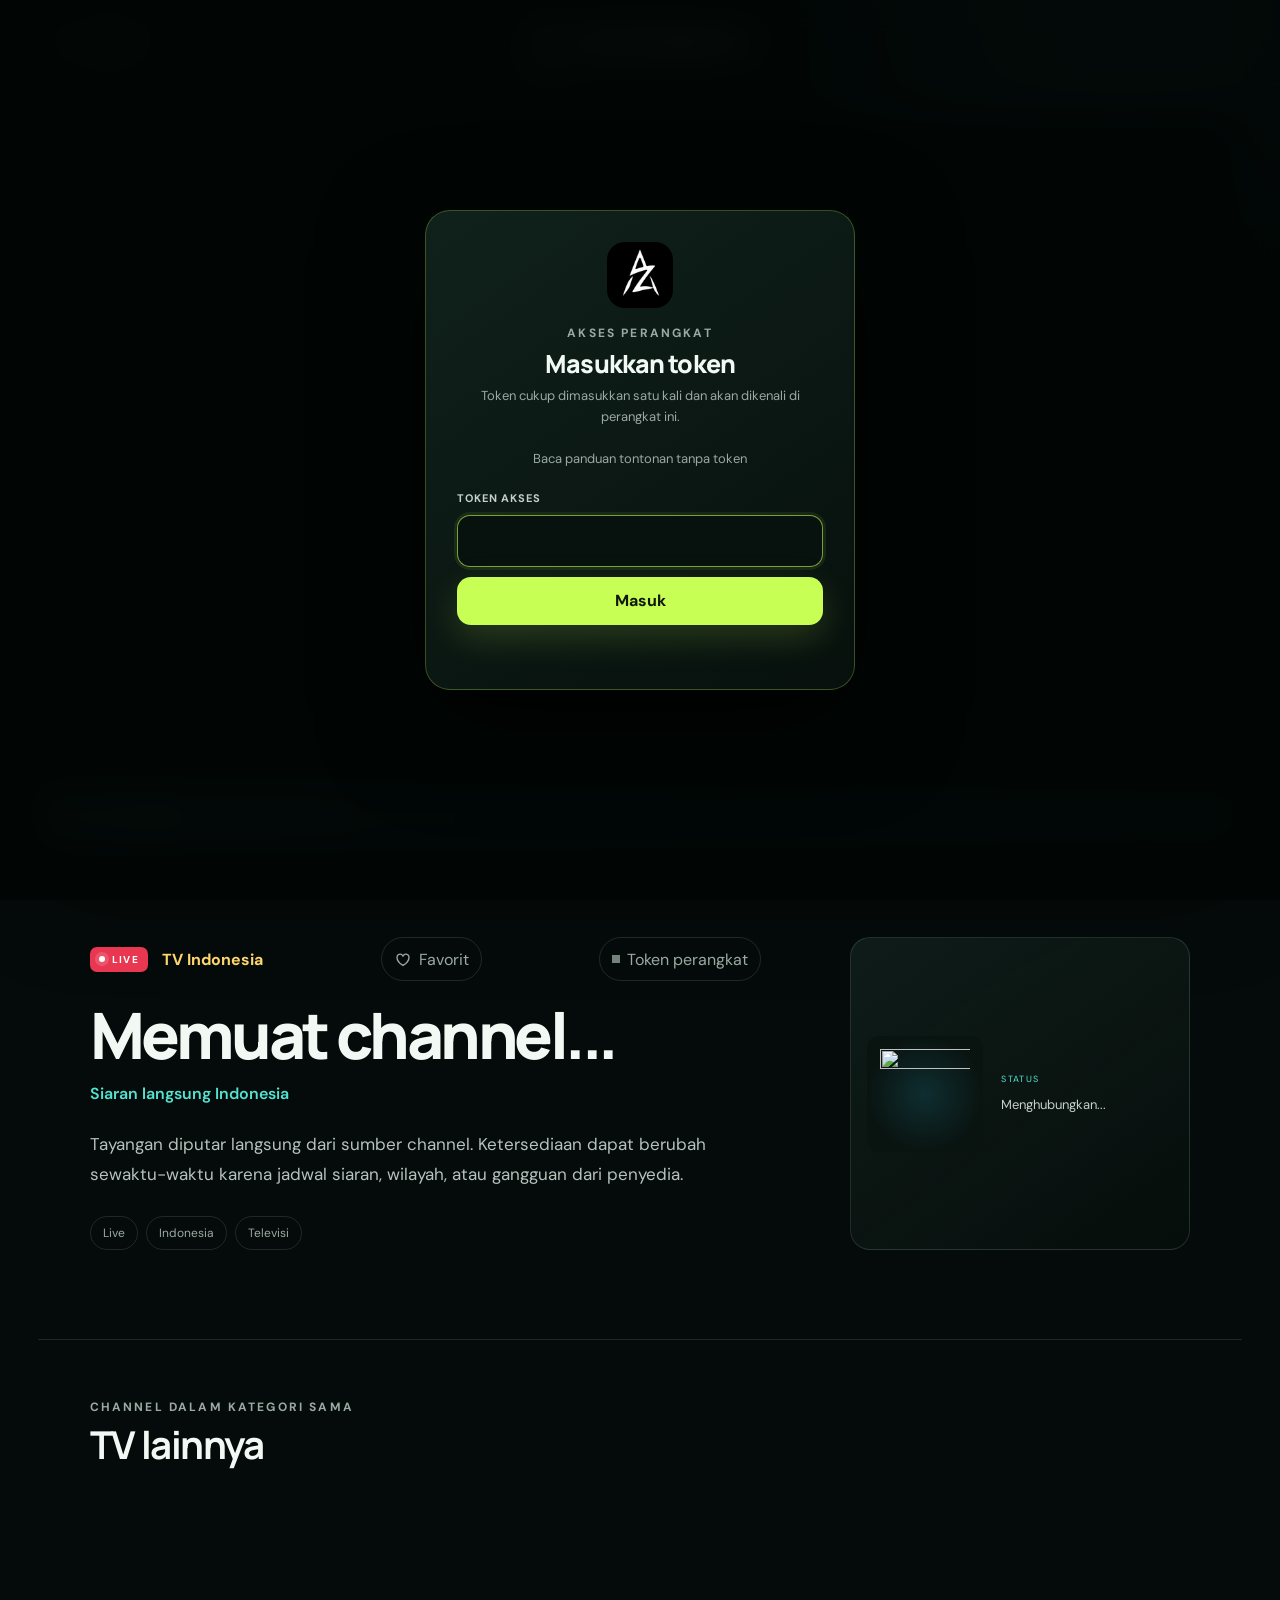
==== commit 08918bb1: "SA" ====
--- a/live.html
+++ b/live.html
@@ -13,8 +13,7 @@
   <link rel="manifest" href="manifest.webmanifest">
   <link rel="icon" type="image/png" sizes="48x48" href="icons/launchericon-48x48.png">
   <link rel="apple-touch-icon" sizes="192x192" href="icons/launchericon-192x192.png">
-  <script async src="https://pagead2.googlesyndication.com/pagead/js/adsbygoogle.js?client=ca-pub-8957974802215246" crossorigin="anonymous"></script>
-  <link rel="stylesheet" href="styles.css?v=14">
+  <link rel="stylesheet" href="styles.css?v=15">
 </head>
 <body class="watch-page live-page">
   <div class="ambient ambient-one"></div>
@@ -48,7 +47,6 @@
           <span id="channelNow">LIVE TV INDONESIA</span>
           <small id="liveStatus" class="source-status" aria-live="polite">Mengambil informasi channel...</small>
         </div>
-        <button id="downloadM3u" class="button button-outline live-download" type="button">Unduh M3U</button>
       </div>
     </section>
 
@@ -81,10 +79,9 @@
   </main>
 
   <script src="https://cdn.jsdelivr.net/npm/hls.js@1/dist/hls.min.js"></script>
-  <script src="access.js?v=9"></script>
+  <script src="access.js?v=10"></script>
   <script src="storage.js?v=6"></script>
-  <script src="live.js?v=1"></script>
+  <script src="live.js?v=2"></script>
   <script src="pwa.js?v=3"></script>
 </body>
 </html>
-
--- a/styles.css
+++ b/styles.css
@@ -318,7 +318,6 @@
 .compact-grid { grid-template-columns: repeat(6, minmax(0,1fr)); }
 .live-player-shell { border-color: rgba(56,216,255,.22); }
 .live-toolbar { background: linear-gradient(90deg, rgba(8,28,25,.98), rgba(7,19,17,.98)); }
-.live-download { min-height: 38px; flex: 0 0 auto; padding: 0 13px; border-radius: 11px; font-size: 10px; }
 .live-pill { display: inline-flex; align-items: center; gap: 7px; color: #fff; background: #e93651; }
 .live-pill i { width: 6px; height: 6px; border-radius: 50%; background: #fff; box-shadow: 0 0 0 4px rgba(255,255,255,.15); }
 .live-logo-panel { align-items: center; }
@@ -521,8 +520,7 @@
   .source-status { max-width: 120px; margin-left: 9px; font-size: 8px; }
   .quality-control { gap: 6px; font-size: 10px; }
   .quality-control select { max-width: 88px; padding: 6px 23px 6px 8px; font-size: 11px; }
-  .live-toolbar > div { max-width: calc(100% - 100px); }
-  .live-download { min-height: 36px; padding: 0 9px; font-size: 8px; }
+  .live-toolbar > div { max-width: 100%; }
   .episode-actions { display: grid; grid-template-columns: 1fr 1fr; gap: 6px; padding: 8px 10px; }
   .episode-actions button { min-height: 44px; padding: 0 7px; font-size: 10px; }
   .episode-actions #previousEpisode { order: 1; }
